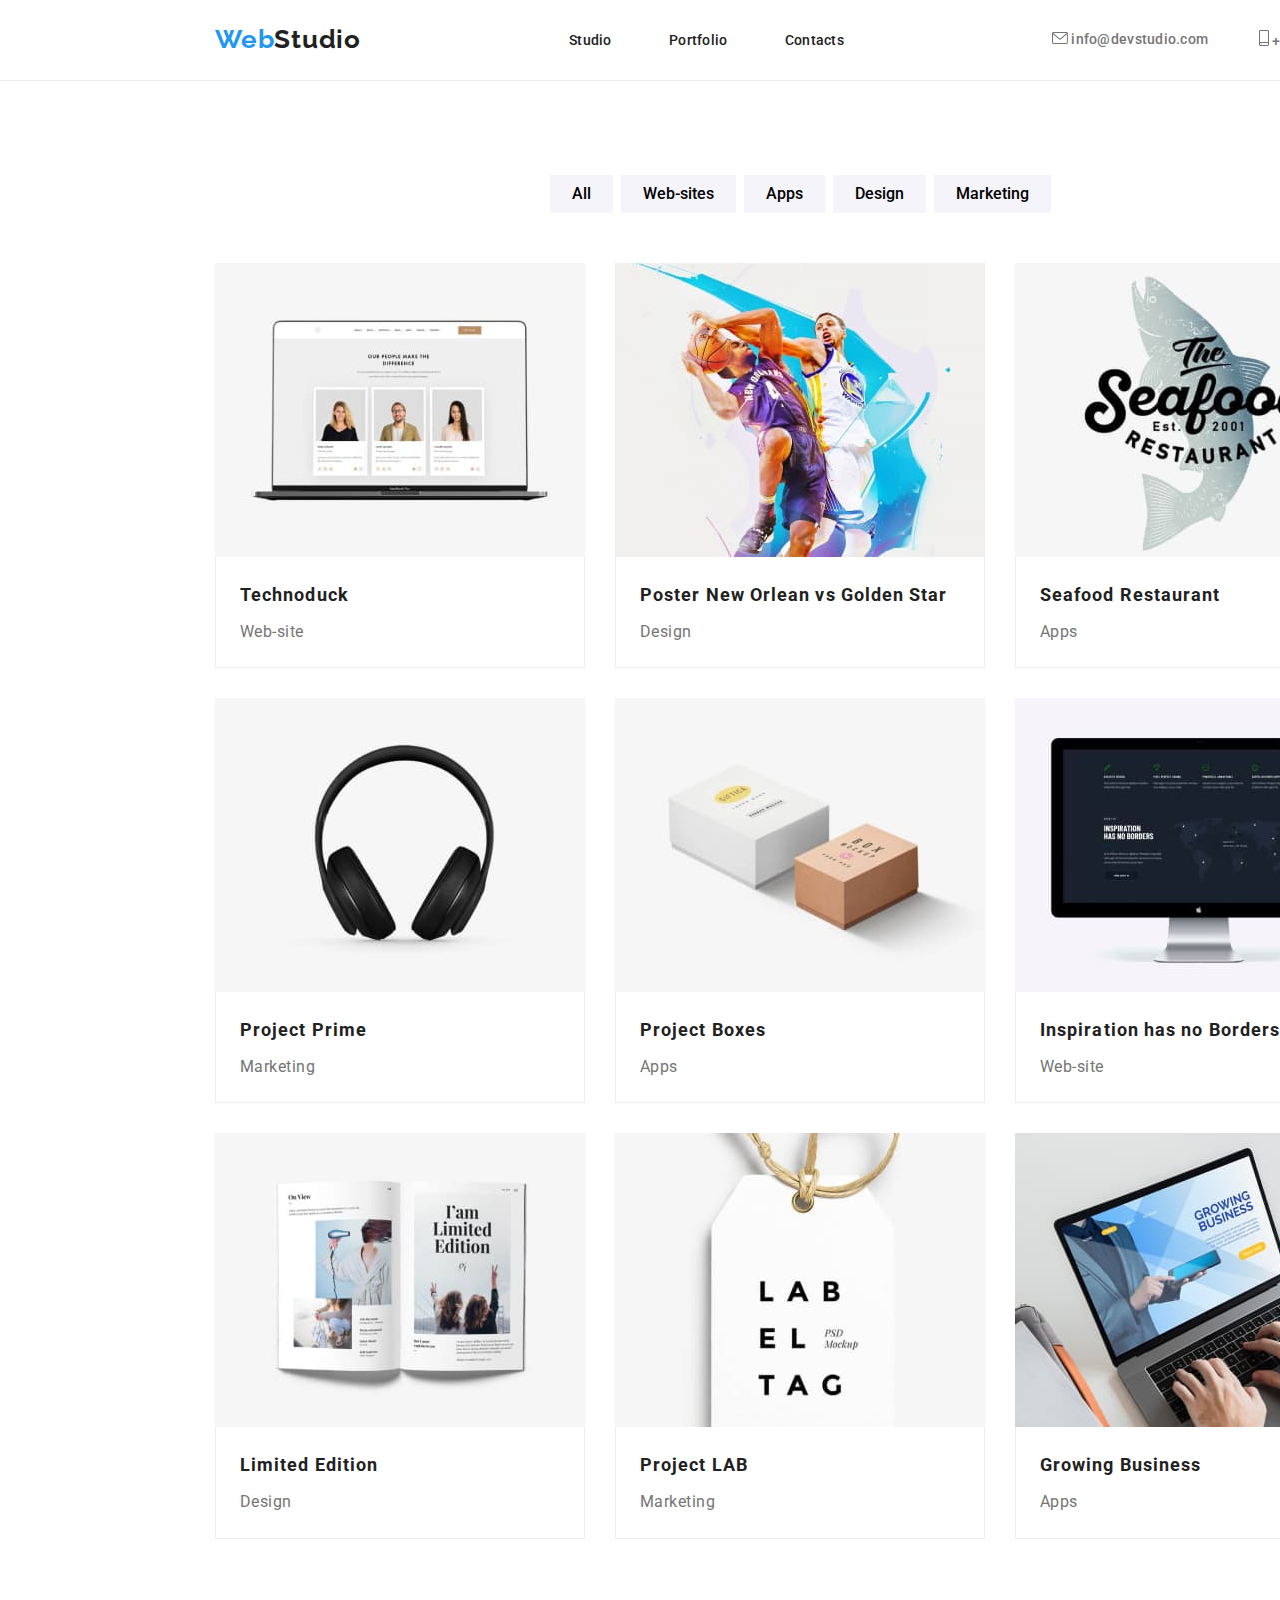
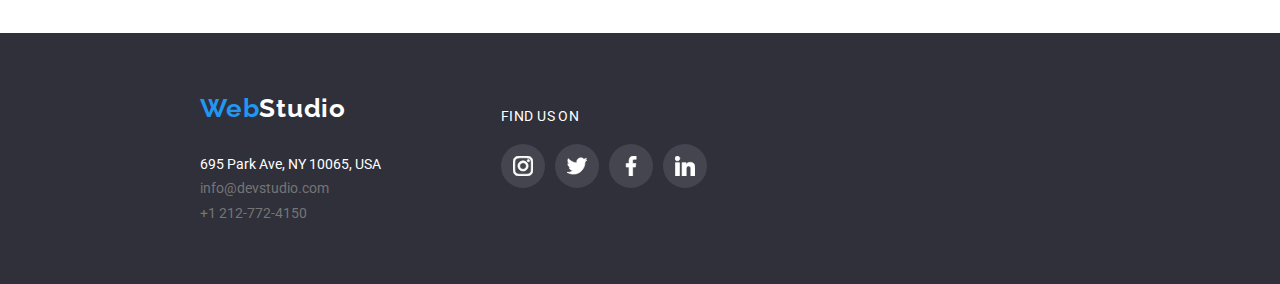
==== portfolio.html @ 1fd12583 "Initial commit" ====
<!DOCTYPE html>
<html lang="en">
  <head>
    <meta charset="UTF-8" />
    <meta name="viewport" content="width=device-width, initial-scale=1.0" />
    <title>Portofoliu</title>
    <!-- Normalizare stiluri/> -->

    <link
      rel="stylesheet"
      href="https://cdnjs.cloudflare.com/ajax/libs/modern-normalize/1.0.0/modern-normalize.min.css"
    />
    <!-- Import fonturi/> -->

    <link rel="preconnect" href="https://fonts.googleapis.com" />
    <link rel="preconnect" href="https://fonts.gstatic.com" crossorigin />
    <link
      href="https://fonts.googleapis.com/css2?family=Raleway:ital,wght@0,100..900;1,100..900&family=Roboto:ital,wght@0,100;0,300;0,400;0,500;0,700;0,900;1,100;1,300;1,400;1,500;1,700;1,900&display=swap"
      rel="stylesheet"
    />
    <!--Link la stiluri css /> -->

    <link rel="stylesheet" href="./css/style.css" />
  </head>
  <body>
    <!--header section-->

    <header class="header section">
      <div class="header container">
        <div class="header__logo">
          <a href="#"
            ><p><span>Web</span>Studio</p></a
          >
        </div>
        <nav class="header__navigation">
          <ul>
            <li><a href="./index.html">Studio</a></li>
            <li><a href="./portfolio.html">Portfolio</a></li>
            <li><a href="">Contacts</a></li>
          </ul>
        </nav>
        <div class="header__info">
          <div class="header__info__email">
            <a href="mailto:info@devstudio.com">
              <svg class="header__info_icon1">
                <use href="./images/icons.svg#icon-envelope" />
              </svg>
              info@devstudio.com</a
            >
          </div>
          <div class="header__info__tel">
            <a href="tel:+12127724150">
              <svg class="header__info_icon2">
                <use href="./images/icons.svg#icon-smartphone" />
              </svg>
              +1 212-772-4150</a
            >
          </div>
        </div>
      </div>
    </header>
    <!--portiune principala a paginii Portofoliu-->
    <main>
      <!-- Sectiunea principala a paginii portofoliu  -->
      <section class="portofoliu section">
        <!--Div cu activitatile din Portofoliu-->
        <div class="portofoliu">
          <!--div cu navigare-->
          <div class="portofoliu__navigare">
            <ul class="portofoliu__navigare__lista container">
              <li><button type="button">All</button></li>
              <li><button type="button">Web-sites</button></li>
              <li><button type="button">Apps</button></li>
              <li><button type="button">Design</button></li>
              <li><button type="button">Marketing</button></li>
            </ul>
          </div>
          <div class="portofoliu__exemple container">
            <!--Container 1: web-site Technoduck-->
            <div class="portofoliu__exemplu">
              <img
                src="./images/img_p1.jpg"
                alt="website with 3 pictures"
                width="370"
                height="294"
              />
              <p class="portofoliu__exemplu__nume">Technoduck</p>
              <p class="portofoliu__exemplu__tip">Web-site</p>
            </div>
            <!--Container 2: design - Poster-->
            <div class="portofoliu__exemplu">
              <img
                src="./images/img_p2.jpg"
                alt="bastketball poster"
                width="370"
                height="294"
              />
              <p class="portofoliu__exemplu__nume">
                Poster New Orlean vs Golden Star
              </p>
              <p class="portofoliu__exemplu__tip">Design</p>
            </div>
            <!--Container 3: Apps - restaurant -->
            <div class="portofoliu__exemplu">
              <img
                src="./images/img_p3.jpg"
                alt="sigla Seafood Restaurant"
                width="370"
                height="294"
              />
              <p class="portofoliu__exemplu__nume">Seafood Restaurant</p>
              <p class="portofoliu__exemplu__tip">Apps</p>
            </div>
            <!--Container 4: marketing-->
            <div class="portofoliu__exemplu">
              <img
                src="./images/img_p4.jpg"
                alt="headset"
                width="370"
                height="294"
              />
              <p class="portofoliu__exemplu__nume">Project Prime</p>
              <p class="portofoliu__exemplu__tip">Marketing</p>
            </div>
            <!--Container 5: Apps - project boxes -->
            <div class="portofoliu__exemplu">
              <img
                src="./images/img_p5.jpg"
                alt="boxes"
                width="370"
                height="294"
              />
              <p class="portofoliu__exemplu__nume">Project Boxes</p>
              <p class="portofoliu__exemplu__tip">Apps</p>
            </div>
            <!--Container 6: web-site inspiration has no borders-->
            <div class="portofoliu__exemplu">
              <img
                src="./images/img_p6.jpg"
                alt="black screen with the website"
                width="370"
                height="294"
              />
              <p class="portofoliu__exemplu__nume">
                Inspiration has no Borders
              </p>
              <p class="portofoliu__exemplu__tip">Web-site</p>
            </div>
            <!--Container 7: design - leaflet-->
            <div class="portofoliu__exemplu">
              <img
                src="./images/img_p7.jpg"
                alt="bastketball poster"
                width="370"
                height="294"
              />
              <p class="portofoliu__exemplu__nume">Limited Edition</p>
              <p class="portofoliu__exemplu__tip">Design</p>
            </div>
            <!--Container 8: marketing-->
            <div class="portofoliu__exemplu">
              <img
                src="./images/img_p8.jpg"
                alt="tag with lab"
                width="370"
                height="294"
              />
              <p class="portofoliu__exemplu__nume">Project LAB</p>
              <p class="portofoliu__exemplu__tip">Marketing</p>
            </div>
            <!--Container 9: Apps - growing businesss -->
            <div class="portofoliu__exemplu">
              <img
                src="./images/img_p9.jpg"
                alt="laptop with Apps"
                width="370"
                height="294"
              />
              <p class="portofoliu__exemplu__nume">Growing Business</p>
              <p class="portofoliu__exemplu__tip">Apps</p>
            </div>
          </div>
        </div>
      </section>
    </main>
    <!--Footer section-->
    <footer class="footer section">
      <div class="footer container">
        <div class="footer__logo">
          <a href="#"
            ><p><span>Web</span>Studio</p></a
          >
        </div>
        <address class="footer__address">
          695 Park Ave, NY 10065, USA <br />
          <a href="mailto:info@devstudio.com">info@devstudio.com</a><br />
          <a href="tel:+12127724150">+1 212-772-4150</a>
        </address>
        <div class="footer__social">
          <p>FIND US ON</p>
          <ul class="footer__social__list">
            <li>
              <a href="">
                <svg class="footer_icon_social">
                  <use href="./images/icons.svg#icon-instagram" />
                </svg>
              </a>
            </li>
            <li>
              <a href="">
                <svg class="footer_icon_social">
                  <use href="./images/icons.svg#icon-twitter" />
                </svg>
              </a>
            </li>
            <li>
              <a href="">
                <svg class="footer_icon_social">
                  <use href="./images/icons.svg#icon-facebook" />
                </svg>
              </a>
            </li>
            <li>
              <a href="">
                <svg class="footer_icon_social">
                  <use href="./images/icons.svg#icon-linkedin" />
                </svg>
              </a>
            </li>
          </ul>
        </div>
      </div>
    </footer>
  </body>
</html>
---- css/style.css ----
:root {
    --blue: #2196F3;
    --white: #FFFFFF;
    --black: #212121;
    --gray: #757575;
    --black-background: #2F303A;
    --gray-background: #F5F4FA;
    --gray-icon: #afb1b8;
    --primary-font: 'Roboto', sans-serif;
    --secondary-font: 'Raleway', sans-serif;
}
* {
    margin: 0;
    padding: 0;
    box-sizing: border-box;
}
body {
font-family: var(--primary-font);
color: var(--black);
}

.section {
    width: 1600px;
    margin: 0 auto;
    padding: 94px 0;
}
.container {
    width: 1200px;
    display: flex;
    margin: auto;
}

/* Header section style*/
.header.section {
    width: 1600px;
    padding: 0;
    border-bottom: 1px solid #ECECEC;
}
.header.container {
    height: 80px;
    justify-content:space-between;
    align-items: center;
    padding: 0 15px;
}
.header__logo a,
.footer__logo a {
    font-family: var(--secondary-font);
    font-size: 26px;
    font-weight: 700;
    line-height: 1.2;
    letter-spacing: 0.03em;
    text-decoration: none;
}
.header__logo a {
    color: var(--black)
}
.header__logo span,
.footer__logo span {
    color: var(--blue)
}

.header__navigation ul {
    list-style: none;
    display: flex;
    width: 275px;
    justify-content: space-between;
}

.header__navigation a {
    color: var(--black)
} 
.header__info {
    display: flex;
    width: 333px;
    justify-content: space-between;
}
.header__navigation a,
.header__info a {
    text-decoration: none;
    font-weight: 500;
    font-size: 14px;
    line-height: 1.14;
    letter-spacing: 0.02em;
}
.header__info a {
    color: var(--gray);
}

.header__info_icon1 {
    width: 16px;
    height: 12px;
}
.header__info_icon2 {
    width: 10px;
    height: 16px;
}

.header__navigation a:hover,
.header__navigation a:focus {
    color: var(--blue);
}

.header__info__email a:hover,
.header__info__email a:focus {
    stroke: var(--blue);
    color: var(--blue);
}
.header__info__tel a:hover,
.header__info__tel a:focus {
    stroke: var(--blue);
    color: var(--blue);
}
/* Hero section style*/

.hero-section.section {
    background-color: #C4C4C4;
    background-image: linear-gradient(rgba(47, 48, 58, 0.4), rgba(47, 48, 58, 0.8)), 
    url("../images/Img_bg_1.jpg");
}
.hero-section.container {
    height: 600px;
    text-align: center;
    flex-direction: column;
    justify-content: center;
    align-items: center;
    color: var(--white);
 
}
.hero-section__title {
    font-weight: 900;
    font-size: 44px;
    line-height: 1.4;
    letter-spacing: 0.06em;
}
.hero-section__service {
    font-weight: 700;
    font-size: 16px;
    line-height: 1.9;
    letter-spacing: 0.06em;
    background-color: var(--blue);
    /* color: var(--white); */
    cursor: pointer;
    padding: 10px 20px;
    border: 0px;
}
.hero-section__service:hover,
.hero-section__service:focus {
    transform: scale(1.1);
}

/* WHAT WE DO section style*/

.we-do-section.section {
    background-color: var(--white);
}
.we-do-section__list.container {
    list-style: none;
    justify-content:space-between ;
    width: 1170px;
    margin-bottom: 94px;

}
.we-do-section__benefits {
    width: 270px;
    height: 120px;
    background-color: var(--gray-background);
    display: flex;
    justify-content: center;
    align-items: center;
    margin-bottom: 30px;

}
.we-do-section__icon {
    width: 70px;
    height: 70px;
    /* width: 270px;
    height: 120px;
    padding: 100px 25px; */
}

.we-do-section__list h5 {
    font-size: 14px;
    font-weight: 700;
    line-height: 1.14;
    letter-spacing: 0.03em;
    margin-bottom: 10px;
}

.we-do-section__list p {
    font-size: 14px;
    line-height: 1.7;
    color: var(--gray);
    letter-spacing: 0.03em;
}

.we-do-section__title {
    font-weight: 700;
    font-size: 36px;
    color: var(--black);
    line-height: 1.2;
    letter-spacing: 0.03em;
    margin-bottom: 50px;
    text-align: center;
}

.we-do-section_images > img,
.team-section__card > img,
.portofoliu__exemplu > img {
    display: block;
    max-width: 100%;
    height: auto;
}
.we-do-section_images.container {
    display: flex;
    justify-content: space-between;
    width: 1170px;
}

/* OUR TEAM section style */

.team-section.section {
    background-color: var(--gray-background);
    height: 708px;
    text-align: center;
}
.team-section__title {
    font-weight: 700;
    font-size: 36px;
    line-height: 1.2;
    letter-spacing: 0.03em;
    margin-bottom: 50px;
}
.team-section__cards.container {
    width: 1170px;
    justify-content:center;
    gap: 30px;
    margin: auto; 
}
.team-section__card {
    width: 270px;
    height: 428px;
    background: var(--white);
    border-radius: 0px 0px 4px 4px;
    box-shadow: 
    0px 2px 1px 0px #00000033, 
    0px 1px 1px 0px #00000024, 
    0px 1px 3px 0px #0000001F;

}
.team-section__card__nume {
    font-weight: 500;
    font-size: 16px;
    line-height: 1.2;
    letter-spacing: 0.03em;
    margin-top: 30px;
    margin-bottom: 10px;
}
.team-section__card__job {
    font-size: 16px;
    line-height: 1.2;
    color: var(--gray);

}

.team-section__card__social {
    list-style: none;
    display: flex;
    justify-content:space-between; 
    margin: 16px 32px 30px;

}
.team-section__card__social li {
    width: 44px;
    height: 44px;
    padding:12px;
    background-color: var(--white);
    border-radius: 50%;
}
.icon_social {
    width: 20px;
    height: 20px;
    fill: var(--gray-icon)
}
.team-section__card__social li:hover,
.team-section__card__social li:focus {
    background-color: var(--blue);
}
.team-section__card__social li:hover .icon_social,
.team-section__card__social li:focus .icon_social {
    fill: var(--white);
}


/* OUR REGULAR CUSTOMERS Section Style */

.customer.section {
    /* height: 708px; */
    background-color: var(--white);
    text-align:center;
}

.customer__title {
    font-size: 36px;
    font-weight: 700;
    line-height: 1.2;
    letter-spacing: 0.03em;
    margin-bottom: 50px;
}
.customer_sigle.container {
    width: 1170px;
}

.customer__sigle__list {
    display: flex;
    list-style: none;
    gap:30px;
} 

.customer__sigla {
    width: 170px;
    height: 92px;
    display: flex;
    justify-content: center;
    padding: 16px 32px;
    margin-top: 60px;
    margin-bottom: 28px;
    border: 1px solid #AFB1B8;
}
.customer_icon {
    fill: var(--gray-icon);
}

.customer__sigla:hover {
    border-color: var(--blue);
}
.customer__sigla:hover .customer_icon {
    fill: var(--blue);
}
/* Footer section style*/

.footer.section {
    padding: 0;
    background-color: var(--black-background);
    height: 251px;
}
.footer.container {
    height: 251px;
    flex-direction: column; 
    justify-content:flex-start; 
    flex-wrap: wrap;
    
}

.footer__logo {
    width: 140px;
    margin-top: 60px;
    margin-bottom: 28px; 
}
.footer__logo a {
    color: var(--white);
}
.footer__address {
    width: 231px;
    height: 72px;
    color: var(--white);
    font-weight: 400;
    font-size: 14px;
    line-height: 1.75;
    font-style: normal; 


}
.footer__address a {
    color: var(--white);
    text-decoration: none;
    cursor: pointer; 
 } 

.footer__social {
    margin-top: 75px;
    margin-left: 70px;
    margin-right: 878px;
    display: flex;
    width: 206px;
    height: 80px;
    color: var(--white);
    flex-direction: column;
}
.footer__social__list {
    list-style: none;
    display: flex;
    justify-content: space-between;
    margin-top: 20px;
    
}

.footer__social__list li {
    width: 44px;
    height: 44px;
    padding: 12px;
    background-color: rgba(255, 255, 255, 0.1);
    border-radius: 50%;
}
.footer_icon_social {
    width: 20px;
    height: 20px;
    fill: var(--white);
    stroke: white;
}

.footer__address a {
    color: var(--gray);
}
.footer__social p {
    font-size: 14px;
    font-weight: 700px;
    line-height: 1.17;
    letter-spacing: 0.03em;
}
.footer__social__list li:hover,
.footer__social__list li:focus {
    background-color: var(--blue);
}
   
 /* PORTOFOLIU style */

 .portofoliu.section {
    background-color: var(--white);
    margin: auto;

 }
 
 .portofoliu__navigare__lista.container {
    width: 1170px;
    justify-content: center;
    gap: 8px;
    list-style: none;
    margin-bottom: 50px;
  
 }

 /* butoanele de navigare*/
 .portofoliu__navigare button {
    font-weight: 500;
    font-size: 16px;
    line-height: 1.6;
    text-align: center;
    background-color: var(--gray-background);
    cursor: pointer;
    padding: 6px 22px;
    border: 0px;
 }
 .portofoliu__navigare button:hover,
 .portofoliu__navigare button:focus {
    background-color: var(--blue);
    color: var(--white);
    box-shadow: 
    0px 2px 2px 0px #0000001F,
    0px 1px 2px 0px #00000014,
    0px 3px 1px 0px #0000001A;
 }
 /* exemple din portofoliu*/

 .portofoliu__exemple.container {
    width: 1170px;
    flex-wrap: wrap;
    justify-content: center;
    gap: 30px;
    margin: auto;
 }
.portofoliu__exemplu__nume {
    font-weight: 700;
    font-size: 18px;
    line-height: 2;
    letter-spacing: 0.06em;
    padding-left: 24px;
    padding-top: 20px;
    padding-bottom: 4px;
    text-align: left;
    border-left: 1px solid #EEEEEE;
    border-right: 1px solid #EEEEEE;
}
.portofoliu__exemplu__tip {
    /* font-weight: 400; */
    font-size: 16px;
    line-height: 1.9;
    color: var(--gray);
    letter-spacing: 0.03em;
    text-align: left;
    padding-left: 24px;
    padding-bottom: 20px;
    border-left: 1px solid #EEEEEE;
    border-right: 1px solid #EEEEEE;
    border-bottom: 1px solid #EEEEEE;
}
.portofoliu__exemplu:hover,
.portofoliu__exemplu:focus {
    box-shadow: 
    1px 4px 6px 0px #00000029,
    0px 4px 4px 0px #0000000F,
    0px 1px 1px 0px #0000001F;
}
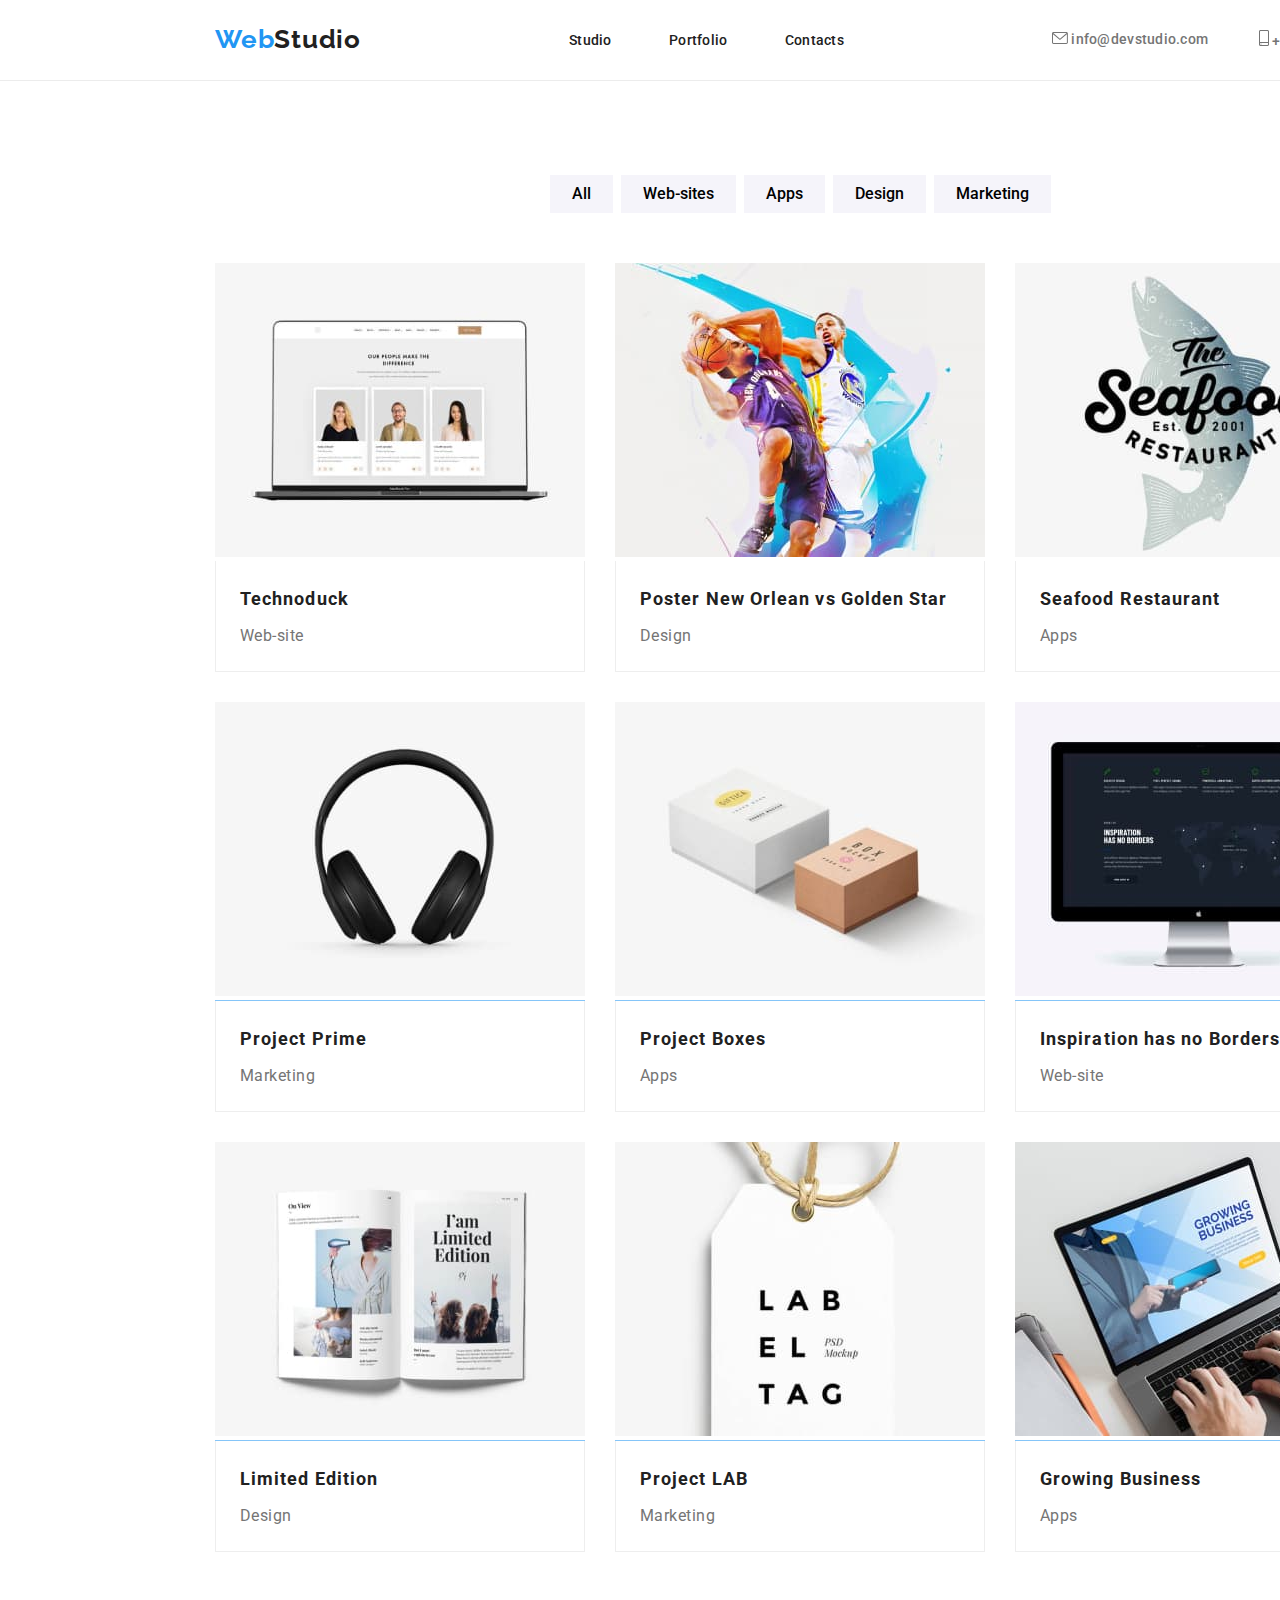
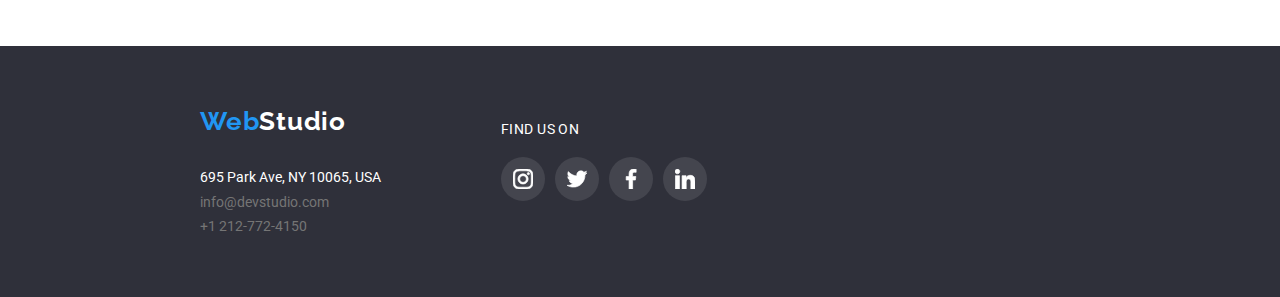
==== commit b269b888: "adaugat overlay in Portfolio" ====
--- a/portfolio.html
+++ b/portfolio.html
@@ -78,23 +78,36 @@
           <div class="portofoliu__exemple container">
             <!--Container 1: web-site Technoduck-->
             <div class="portofoliu__exemplu">
-              <img
-                src="./images/img_p1.jpg"
-                alt="website with 3 pictures"
-                width="370"
-                height="294"
-              />
+              <div class="portofoliu__exemplu__img">
+                <img
+                  src="./images/img_p1.jpg"
+                  alt="website with 3 pictures"
+                  width="370"
+                  height="294"
+                />
+                <div class="portofoliu-overlay">
+                  Technoduck is a state-of-the-art coronavirus distribution
+                  platform. Companies use this platform for digital espionage
+                  and attacks on competitors' secure servers.
+                </div>
+              </div>
+
               <p class="portofoliu__exemplu__nume">Technoduck</p>
               <p class="portofoliu__exemplu__tip">Web-site</p>
             </div>
             <!--Container 2: design - Poster-->
             <div class="portofoliu__exemplu">
-              <img
-                src="./images/img_p2.jpg"
-                alt="bastketball poster"
-                width="370"
-                height="294"
-              />
+              <div class="portofoliu__exemplu__img">
+                <img
+                  src="./images/img_p2.jpg"
+                  alt="bastketball poster"
+                  width="370"
+                  height="294"
+                />
+                <div class="portofoliu-overlay">
+                  Design - Poster New Orlean vs Golden Star
+                </div>
+              </div>
               <p class="portofoliu__exemplu__nume">
                 Poster New Orlean vs Golden Star
               </p>
@@ -102,80 +115,143 @@
             </div>
             <!--Container 3: Apps - restaurant -->
             <div class="portofoliu__exemplu">
-              <img
-                src="./images/img_p3.jpg"
-                alt="sigla Seafood Restaurant"
-                width="370"
-                height="294"
-              />
+              <div class="portofoliu__exemplu__img">
+                <img
+                  src="./images/img_p3.jpg"
+                  alt="sigla Seafood Restaurant"
+                  width="370"
+                  height="294"
+                />
+                <div class="portofoliu-overlay">Apps Seafood Restaurant</div>
+              </div>
               <p class="portofoliu__exemplu__nume">Seafood Restaurant</p>
               <p class="portofoliu__exemplu__tip">Apps</p>
             </div>
+
+            <!-- <div class="portofoliu__exemplu">
+              <div calss="portofoliu__exemplu__img">
+                <img
+                  src="./images/img_p3.jpg"
+                  alt="sigla Seafood Restaurant"
+                  width="370"
+                  height="294"
+                />
+                <div class="portofoliu-overlay">Apps Seafood Restaurant</div>
+              </div>
+              <p class="portofoliu__exemplu__nume">Seafood Restaurant</p>
+              <p class="portofoliu__exemplu__tip">Apps</p>
+            </div> -->
             <!--Container 4: marketing-->
             <div class="portofoliu__exemplu">
-              <img
-                src="./images/img_p4.jpg"
-                alt="headset"
-                width="370"
-                height="294"
-              />
+              <div class="portofoliu__exemplu__img">
+                <img
+                  src="./images/img_p4.jpg"
+                  alt="headset"
+                  width="370"
+                  height="294"
+                />
+                <div class="portofoliu-overlay">Marketing: Project Prime</div>
+              </div>
               <p class="portofoliu__exemplu__nume">Project Prime</p>
               <p class="portofoliu__exemplu__tip">Marketing</p>
             </div>
             <!--Container 5: Apps - project boxes -->
             <div class="portofoliu__exemplu">
-              <img
-                src="./images/img_p5.jpg"
-                alt="boxes"
-                width="370"
-                height="294"
-              />
+              <div class="portofoliu__exemplu__img">
+                <img
+                  src="./images/img_p5.jpg"
+                  alt="boxes"
+                  width="370"
+                  height="294"
+                />
+                <div class="portofoliu-overlay">Apps: Project Boxes</div>
+              </div>
+
               <p class="portofoliu__exemplu__nume">Project Boxes</p>
               <p class="portofoliu__exemplu__tip">Apps</p>
             </div>
             <!--Container 6: web-site inspiration has no borders-->
             <div class="portofoliu__exemplu">
-              <img
-                src="./images/img_p6.jpg"
-                alt="black screen with the website"
-                width="370"
-                height="294"
-              />
+              <div class="portofoliu__exemplu__img">
+                <img
+                  src="./images/img_p6.jpg"
+                  alt="black screen with the website"
+                  width="370"
+                  height="294"
+                />
+                <div class="portofoliu-overlay">
+                  web-site Inspiration has no Borders
+                </div>
+              </div>
+
               <p class="portofoliu__exemplu__nume">
                 Inspiration has no Borders
               </p>
               <p class="portofoliu__exemplu__tip">Web-site</p>
             </div>
             <!--Container 7: design - leaflet-->
-            <div class="portofoliu__exemplu">
-              <img
-                src="./images/img_p7.jpg"
-                alt="bastketball poster"
-                width="370"
-                height="294"
-              />
+
+            <div class="portofoliu__exemplu">
+              <div class="portofoliu__exemplu__img">
+                <img
+                  src="./images/img_p7.jpg"
+                  alt="bastketball poster"
+                  width="370"
+                  height="294"
+                />
+                <div class="portofoliu-overlay">
+                  Design - leaflet Limited Edition
+                </div>
+              </div>
+
               <p class="portofoliu__exemplu__nume">Limited Edition</p>
               <p class="portofoliu__exemplu__tip">Design</p>
             </div>
+
+            <!-- <div class="portofoliu__exemplu">
+              <div calss="portofoliu__exemplu__img">
+                <img
+                  src="./images/img_p7.jpg"
+                  alt="bastketball poster"
+                  width="370"
+                  height="294"
+                />
+                <div class="portofoliu-overlay">
+                  Design - leaflet : Limited Edition
+                </div>
+              </div>
+
+              <p class="portofoliu__exemplu__nume">Limited Edition</p>
+              <p class="portofoliu__exemplu__tip">Design</p>
+            </div> -->
+
             <!--Container 8: marketing-->
             <div class="portofoliu__exemplu">
-              <img
-                src="./images/img_p8.jpg"
-                alt="tag with lab"
-                width="370"
-                height="294"
-              />
+              <div class="portofoliu__exemplu__img">
+                <img
+                  src="./images/img_p8.jpg"
+                  alt="tag with lab"
+                  width="370"
+                  height="294"
+                />
+                <div class="portofoliu-overlay">Marketing - Project LAB</div>
+              </div>
+
               <p class="portofoliu__exemplu__nume">Project LAB</p>
               <p class="portofoliu__exemplu__tip">Marketing</p>
             </div>
             <!--Container 9: Apps - growing businesss -->
             <div class="portofoliu__exemplu">
-              <img
-                src="./images/img_p9.jpg"
-                alt="laptop with Apps"
-                width="370"
-                height="294"
-              />
+              <div class="portofoliu__exemplu__img">
+                <img
+                  src="./images/img_p9.jpg"
+                  alt="laptop with Apps"
+                  width="370"
+                  height="294"
+                />
+                <div class="portofoliu-overlay">Apps - Growing Business</div>
+              </div>
+
               <p class="portofoliu__exemplu__nume">Growing Business</p>
               <p class="portofoliu__exemplu__tip">Apps</p>
             </div>
--- a/css/style.css
+++ b/css/style.css
@@ -468,6 +468,7 @@
     gap: 30px;
     margin: auto;
  }
+
 .portofoliu__exemplu__nume {
     font-weight: 700;
     font-size: 18px;
@@ -479,7 +480,34 @@
     text-align: left;
     border-left: 1px solid #EEEEEE;
     border-right: 1px solid #EEEEEE;
-}
+    
+}
+ .portofoliu__exemplu__img {
+     position: relative;
+     overflow: hidden;
+ }
+.portofoliu-overlay {
+    position: absolute;
+    top: 0;
+    left :0;
+    width: 100%;
+    height: 100%;
+    background-color: var(--blue);
+    opacity: 0.9;
+    color: var(--white);
+    transform: translateY(100%);
+    transition-duration: 500ms;
+    display: flex;
+    justify-content: center;
+    align-items: center;
+    text-align: center;
+   
+  
+}
+.portofoliu__exemplu:hover .portofoliu-overlay {
+    transform: translateY(0%);
+}
+
 .portofoliu__exemplu__tip {
     /* font-weight: 400; */
     font-size: 16px;
@@ -499,4 +527,4 @@
     1px 4px 6px 0px #00000029,
     0px 4px 4px 0px #0000000F,
     0px 1px 1px 0px #0000001F;
-}+}
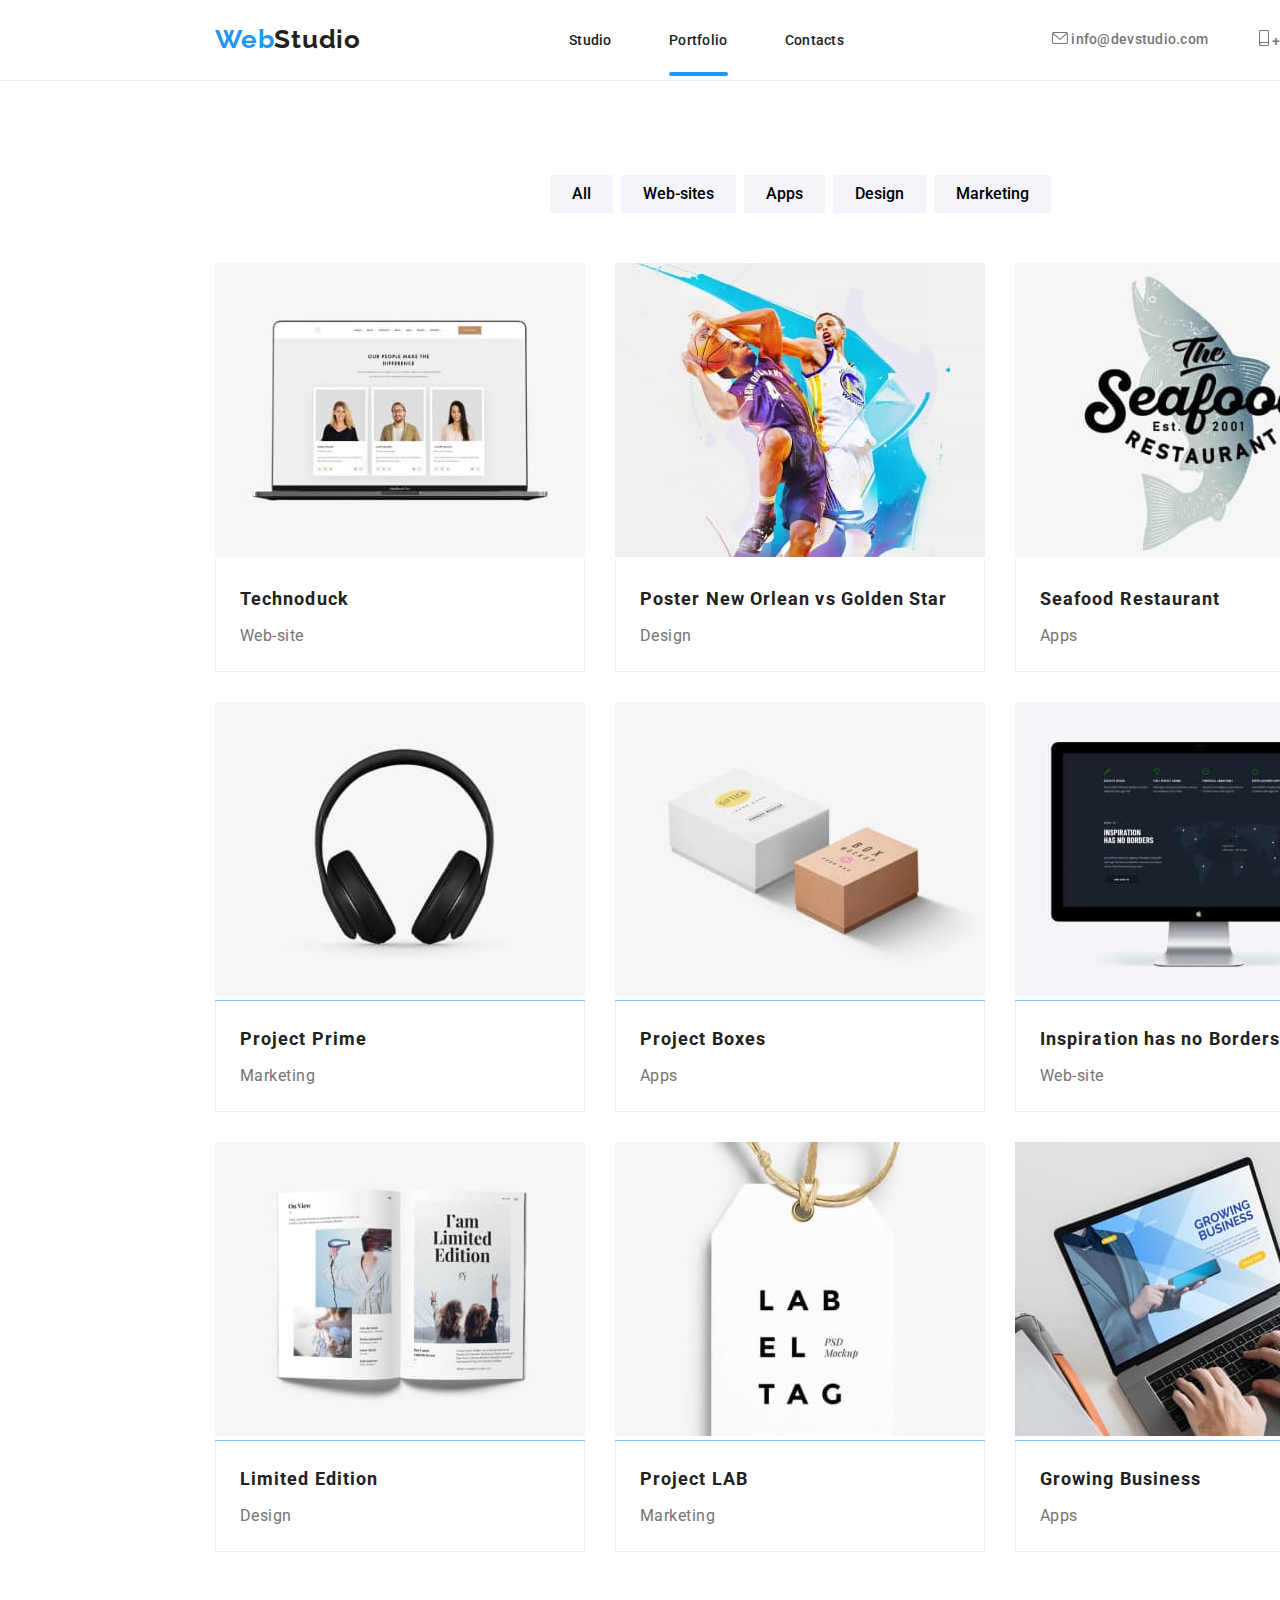
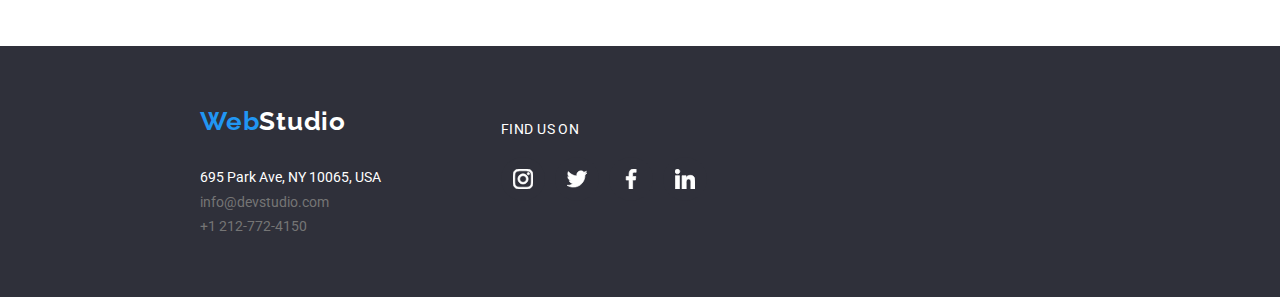
==== commit 15fd87e7: "Adaugat linia ce indica fila curenta" ====
--- a/portfolio.html
+++ b/portfolio.html
@@ -35,7 +35,9 @@
         <nav class="header__navigation">
           <ul>
             <li><a href="./index.html">Studio</a></li>
-            <li><a href="./portfolio.html">Portfolio</a></li>
+            <li>
+              <a href="./portfolio.html" class="active">Portfolio</a>
+            </li>
             <li><a href="">Contacts</a></li>
           </ul>
         </nav>
--- a/css/style.css
+++ b/css/style.css
@@ -9,14 +9,16 @@
     --primary-font: 'Roboto', sans-serif;
     --secondary-font: 'Raleway', sans-serif;
 }
+
 * {
     margin: 0;
     padding: 0;
     box-sizing: border-box;
 }
+
 body {
-font-family: var(--primary-font);
-color: var(--black);
+    font-family: var(--primary-font);
+    color: var(--black);
 }
 
 .section {
@@ -24,6 +26,7 @@
     margin: 0 auto;
     padding: 94px 0;
 }
+
 .container {
     width: 1200px;
     display: flex;
@@ -36,12 +39,14 @@
     padding: 0;
     border-bottom: 1px solid #ECECEC;
 }
+
 .header.container {
     height: 80px;
-    justify-content:space-between;
+    justify-content: space-between;
     align-items: center;
     padding: 0 15px;
 }
+
 .header__logo a,
 .footer__logo a {
     font-family: var(--secondary-font);
@@ -51,9 +56,11 @@
     letter-spacing: 0.03em;
     text-decoration: none;
 }
+
 .header__logo a {
     color: var(--black)
 }
+
 .header__logo span,
 .footer__logo span {
     color: var(--blue)
@@ -67,13 +74,16 @@
 }
 
 .header__navigation a {
-    color: var(--black)
-} 
+    color: var(--black);
+    position: relative;
+}
+
 .header__info {
     display: flex;
     width: 333px;
     justify-content: space-between;
 }
+
 .header__navigation a,
 .header__info a {
     text-decoration: none;
@@ -81,7 +91,48 @@
     font-size: 14px;
     line-height: 1.14;
     letter-spacing: 0.02em;
-}
+    transition-property: color;
+    transition-duration: 250ms;
+    transition-timing-function: cubic-bezier(0.4, 0, 0.2, 1);
+}
+
+.header__navigation a:hover,
+.header__navigation a:focus {
+    color: var(--blue);
+}
+
+
+.header__navigation a::after {
+    content: "";
+    height: 4px;
+    width: 0%;
+    border-radius: 20px;
+    position: absolute;
+    top: 20px;
+    left: 0;
+    background-color: var(--blue);
+    transition-property: width;
+    transition-duration: 250ms;
+    transition-timing-function: cubic-bezier(0.4, 0, 0.2, 1);
+}
+.header__navigation .active::after {
+    content: "";
+    height: 4px;
+    width: 100%;
+    border-radius: 20px;
+    position: absolute;
+    top: 40px;
+    left: 0;
+    background-color: var(--blue);
+   
+}
+.header__navigation a:hover::after,
+.header__navigation a:focus::after,
+.header__navigation a:active::after {
+    width: 100%;
+}
+
+
 .header__info a {
     color: var(--gray);
 }
@@ -90,14 +141,10 @@
     width: 16px;
     height: 12px;
 }
+
 .header__info_icon2 {
     width: 10px;
     height: 16px;
-}
-
-.header__navigation a:hover,
-.header__navigation a:focus {
-    color: var(--blue);
 }
 
 .header__info__email a:hover,
@@ -105,18 +152,21 @@
     stroke: var(--blue);
     color: var(--blue);
 }
+
 .header__info__tel a:hover,
 .header__info__tel a:focus {
     stroke: var(--blue);
     color: var(--blue);
 }
+
 /* Hero section style*/
 
 .hero-section.section {
     background-color: #C4C4C4;
-    background-image: linear-gradient(rgba(47, 48, 58, 0.4), rgba(47, 48, 58, 0.8)), 
-    url("../images/Img_bg_1.jpg");
-}
+    background-image: linear-gradient(rgba(47, 48, 58, 0.4), rgba(47, 48, 58, 0.8)),
+        url("../images/Img_bg_1.jpg");
+}
+
 .hero-section.container {
     height: 600px;
     text-align: center;
@@ -124,25 +174,28 @@
     justify-content: center;
     align-items: center;
     color: var(--white);
- 
-}
+
+}
+
 .hero-section__title {
     font-weight: 900;
     font-size: 44px;
     line-height: 1.4;
     letter-spacing: 0.06em;
 }
+
 .hero-section__service {
     font-weight: 700;
     font-size: 16px;
     line-height: 1.9;
     letter-spacing: 0.06em;
     background-color: var(--blue);
-    /* color: var(--white); */
+    color: var(--white);
     cursor: pointer;
     padding: 10px 20px;
     border: 0px;
 }
+
 .hero-section__service:hover,
 .hero-section__service:focus {
     transform: scale(1.1);
@@ -153,13 +206,15 @@
 .we-do-section.section {
     background-color: var(--white);
 }
+
 .we-do-section__list.container {
     list-style: none;
-    justify-content:space-between ;
+    justify-content: space-between;
     width: 1170px;
     margin-bottom: 94px;
 
 }
+
 .we-do-section__benefits {
     width: 270px;
     height: 120px;
@@ -170,6 +225,7 @@
     margin-bottom: 30px;
 
 }
+
 .we-do-section__icon {
     width: 70px;
     height: 70px;
@@ -203,17 +259,56 @@
     text-align: center;
 }
 
-.we-do-section_images > img,
-.team-section__card > img,
-.portofoliu__exemplu > img {
+.we-do-section_images>img,
+.team-section__card>img,
+.portofoliu__exemplu>img {
     display: block;
     max-width: 100%;
     height: auto;
 }
+
 .we-do-section_images.container {
     display: flex;
     justify-content: space-between;
+    align-items: center;
     width: 1170px;
+    height: 294px;
+    position: relative;
+}
+
+.imagine {
+    position: absolute;
+    top: 0;
+    z-index: 1;
+}
+
+.we-do-section_images__bg-and-text {
+    position: absolute;
+    bottom: 0;
+    width: 370px;
+    height: 70px;
+    background-color: #2F303ACC;
+    font-weight: 700;
+    font-size: 14px;
+    color: var(--white);
+    line-height: 1.2;
+    letter-spacing: 0.03em;
+    display: flex;
+    justify-content: center;
+    align-items: center;
+    z-index: 2;
+}
+
+.one {
+    left: 0;
+}
+
+.two {
+    left: 400px;
+}
+
+.three {
+    left: 800px;
 }
 
 /* OUR TEAM section style */
@@ -223,6 +318,7 @@
     height: 708px;
     text-align: center;
 }
+
 .team-section__title {
     font-weight: 700;
     font-size: 36px;
@@ -230,23 +326,26 @@
     letter-spacing: 0.03em;
     margin-bottom: 50px;
 }
+
 .team-section__cards.container {
     width: 1170px;
-    justify-content:center;
+    justify-content: center;
     gap: 30px;
-    margin: auto; 
-}
+    margin: auto;
+}
+
 .team-section__card {
     width: 270px;
     height: 428px;
     background: var(--white);
     border-radius: 0px 0px 4px 4px;
-    box-shadow: 
-    0px 2px 1px 0px #00000033, 
-    0px 1px 1px 0px #00000024, 
-    0px 1px 3px 0px #0000001F;
-
-}
+    box-shadow:
+        0px 2px 1px 0px #00000033,
+        0px 1px 1px 0px #00000024,
+        0px 1px 3px 0px #0000001F;
+
+}
+
 .team-section__card__nume {
     font-weight: 500;
     font-size: 16px;
@@ -255,6 +354,7 @@
     margin-top: 30px;
     margin-bottom: 10px;
 }
+
 .team-section__card__job {
     font-size: 16px;
     line-height: 1.2;
@@ -265,26 +365,33 @@
 .team-section__card__social {
     list-style: none;
     display: flex;
-    justify-content:space-between; 
+    justify-content: space-between;
     margin: 16px 32px 30px;
 
 }
+
 .team-section__card__social li {
     width: 44px;
     height: 44px;
-    padding:12px;
+    padding: 12px;
     background-color: var(--white);
     border-radius: 50%;
-}
+    transition-property: background-color, fill;
+    transition-duration: 250ms;
+    transition-timing-function: cubic-bezier(0.4, 0, 0.2, 1);
+}
+
 .icon_social {
     width: 20px;
     height: 20px;
     fill: var(--gray-icon)
 }
+
 .team-section__card__social li:hover,
 .team-section__card__social li:focus {
     background-color: var(--blue);
 }
+
 .team-section__card__social li:hover .icon_social,
 .team-section__card__social li:focus .icon_social {
     fill: var(--white);
@@ -296,7 +403,7 @@
 .customer.section {
     /* height: 708px; */
     background-color: var(--white);
-    text-align:center;
+    text-align: center;
 }
 
 .customer__title {
@@ -306,6 +413,7 @@
     letter-spacing: 0.03em;
     margin-bottom: 50px;
 }
+
 .customer_sigle.container {
     width: 1170px;
 }
@@ -313,8 +421,8 @@
 .customer__sigle__list {
     display: flex;
     list-style: none;
-    gap:30px;
-} 
+    gap: 30px;
+}
 
 .customer__sigla {
     width: 170px;
@@ -325,17 +433,26 @@
     margin-top: 60px;
     margin-bottom: 28px;
     border: 1px solid #AFB1B8;
-}
+    transition-property: border-color;
+    transition-duration: 250ms;
+    transition-timing-function: cubic-bezier(0.4, 0, 0.2, 1);
+}
+
 .customer_icon {
     fill: var(--gray-icon);
+    transition-property: fill;
+    transition-duration: 250ms;
+    transition-timing-function: cubic-bezier(0.4, 0, 0.2, 1);
 }
 
 .customer__sigla:hover {
     border-color: var(--blue);
 }
+
 .customer__sigla:hover .customer_icon {
     fill: var(--blue);
 }
+
 /* Footer section style*/
 
 .footer.section {
@@ -343,22 +460,25 @@
     background-color: var(--black-background);
     height: 251px;
 }
+
 .footer.container {
     height: 251px;
-    flex-direction: column; 
-    justify-content:flex-start; 
+    flex-direction: column;
+    justify-content: flex-start;
     flex-wrap: wrap;
-    
+
 }
 
 .footer__logo {
     width: 140px;
     margin-top: 60px;
-    margin-bottom: 28px; 
-}
+    margin-bottom: 28px;
+}
+
 .footer__logo a {
     color: var(--white);
 }
+
 .footer__address {
     width: 231px;
     height: 72px;
@@ -366,15 +486,16 @@
     font-weight: 400;
     font-size: 14px;
     line-height: 1.75;
-    font-style: normal; 
-
-
-}
+    font-style: normal;
+
+
+}
+
 .footer__address a {
     color: var(--white);
     text-decoration: none;
-    cursor: pointer; 
- } 
+    cursor: pointer;
+}
 
 .footer__social {
     margin-top: 75px;
@@ -386,21 +507,26 @@
     color: var(--white);
     flex-direction: column;
 }
+
 .footer__social__list {
     list-style: none;
     display: flex;
     justify-content: space-between;
     margin-top: 20px;
-    
+
 }
 
 .footer__social__list li {
     width: 44px;
     height: 44px;
     padding: 12px;
-    background-color: rgba(255, 255, 255, 0.1);
+    background-color: var(--black-background);
     border-radius: 50%;
-}
+    transition-property: background-color;
+    transition-duration: 250ms;
+    transition-timing-function: cubic-bezier(0.4, 0, 0.2, 1);
+}
+
 .footer_icon_social {
     width: 20px;
     height: 20px;
@@ -411,36 +537,38 @@
 .footer__address a {
     color: var(--gray);
 }
+
 .footer__social p {
     font-size: 14px;
     font-weight: 700px;
     line-height: 1.17;
     letter-spacing: 0.03em;
 }
+
 .footer__social__list li:hover,
 .footer__social__list li:focus {
     background-color: var(--blue);
 }
-   
- /* PORTOFOLIU style */
-
- .portofoliu.section {
+
+/* PORTOFOLIU style */
+
+.portofoliu.section {
     background-color: var(--white);
     margin: auto;
 
- }
- 
- .portofoliu__navigare__lista.container {
+}
+
+.portofoliu__navigare__lista.container {
     width: 1170px;
     justify-content: center;
     gap: 8px;
     list-style: none;
     margin-bottom: 50px;
-  
- }
-
- /* butoanele de navigare*/
- .portofoliu__navigare button {
+
+}
+
+/* butoanele de navigare*/
+.portofoliu__navigare button {
     font-weight: 500;
     font-size: 16px;
     line-height: 1.6;
@@ -449,25 +577,30 @@
     cursor: pointer;
     padding: 6px 22px;
     border: 0px;
- }
- .portofoliu__navigare button:hover,
- .portofoliu__navigare button:focus {
+    transition-property: background-color, color, box-shadow;
+    transition-duration: 250ms;
+    transition-timing-function: cubic-bezier(0.4, 0, 0.2, 1);
+}
+
+.portofoliu__navigare button:hover,
+.portofoliu__navigare button:focus {
     background-color: var(--blue);
     color: var(--white);
-    box-shadow: 
-    0px 2px 2px 0px #0000001F,
-    0px 1px 2px 0px #00000014,
-    0px 3px 1px 0px #0000001A;
- }
- /* exemple din portofoliu*/
-
- .portofoliu__exemple.container {
+    box-shadow:
+        0px 2px 2px 0px #0000001F,
+        0px 1px 2px 0px #00000014,
+        0px 3px 1px 0px #0000001A;
+}
+
+/* exemple din portofoliu*/
+
+.portofoliu__exemple.container {
     width: 1170px;
     flex-wrap: wrap;
     justify-content: center;
     gap: 30px;
     margin: auto;
- }
+}
 
 .portofoliu__exemplu__nume {
     font-weight: 700;
@@ -480,16 +613,18 @@
     text-align: left;
     border-left: 1px solid #EEEEEE;
     border-right: 1px solid #EEEEEE;
-    
-}
- .portofoliu__exemplu__img {
-     position: relative;
-     overflow: hidden;
- }
+
+}
+
+.portofoliu__exemplu__img {
+    position: relative;
+    overflow: hidden;
+}
+
 .portofoliu-overlay {
     position: absolute;
     top: 0;
-    left :0;
+    left: 0;
     width: 100%;
     height: 100%;
     background-color: var(--blue);
@@ -501,9 +636,10 @@
     justify-content: center;
     align-items: center;
     text-align: center;
-   
-  
-}
+
+
+}
+
 .portofoliu__exemplu:hover .portofoliu-overlay {
     transform: translateY(0%);
 }
@@ -521,10 +657,69 @@
     border-right: 1px solid #EEEEEE;
     border-bottom: 1px solid #EEEEEE;
 }
+
 .portofoliu__exemplu:hover,
 .portofoliu__exemplu:focus {
-    box-shadow: 
-    1px 4px 6px 0px #00000029,
-    0px 4px 4px 0px #0000000F,
-    0px 1px 1px 0px #0000001F;
-}
+    box-shadow:
+        1px 4px 6px 0px #00000029,
+        0px 4px 4px 0px #0000000F,
+        0px 1px 1px 0px #0000001F;
+}
+
+/* Style pentru MODAL */
+.is-hidden {
+    opacity: 0;
+    visibility: hidden;
+    pointer-events: none;
+
+}
+
+[data-modal] {
+    background-color: #00000033;
+    width: 100%;
+    height: 100%;
+    position: fixed;
+    top: 0;
+    left: 0;
+
+}
+
+[data-modal-content] {
+    width: 528px;
+    height: 581px;
+    border-radius: 4px 0px 0px 0px;
+    opacity: 1px;
+    background-color: var(--white);
+    position: absolute;
+    top: 50%;
+    left: 50%;
+    transform: translate(-50%, -50%) scale(1);
+    padding: 20px;
+    transition-property: transform;
+    transition-duration: 2s;
+    /* transition-timing-function: linear; */
+}
+
+.is-hidden [data-modal-content] {
+    transform: translate(-50%, -50%) scale(0.8);
+}
+
+[data-modal-close] {
+    position: absolute;
+    top: 8px;
+    right: 8px;
+    background-color: var(--white);
+    width: 30px;
+    height: 30px;
+    border-width: 1px;
+    border-radius: 50%;
+    border-color: rgba(0, 0, 0, 0.1);
+}
+
+.buton-modal__X {
+    width: 11px;
+    height: 11px;
+
+
+
+}